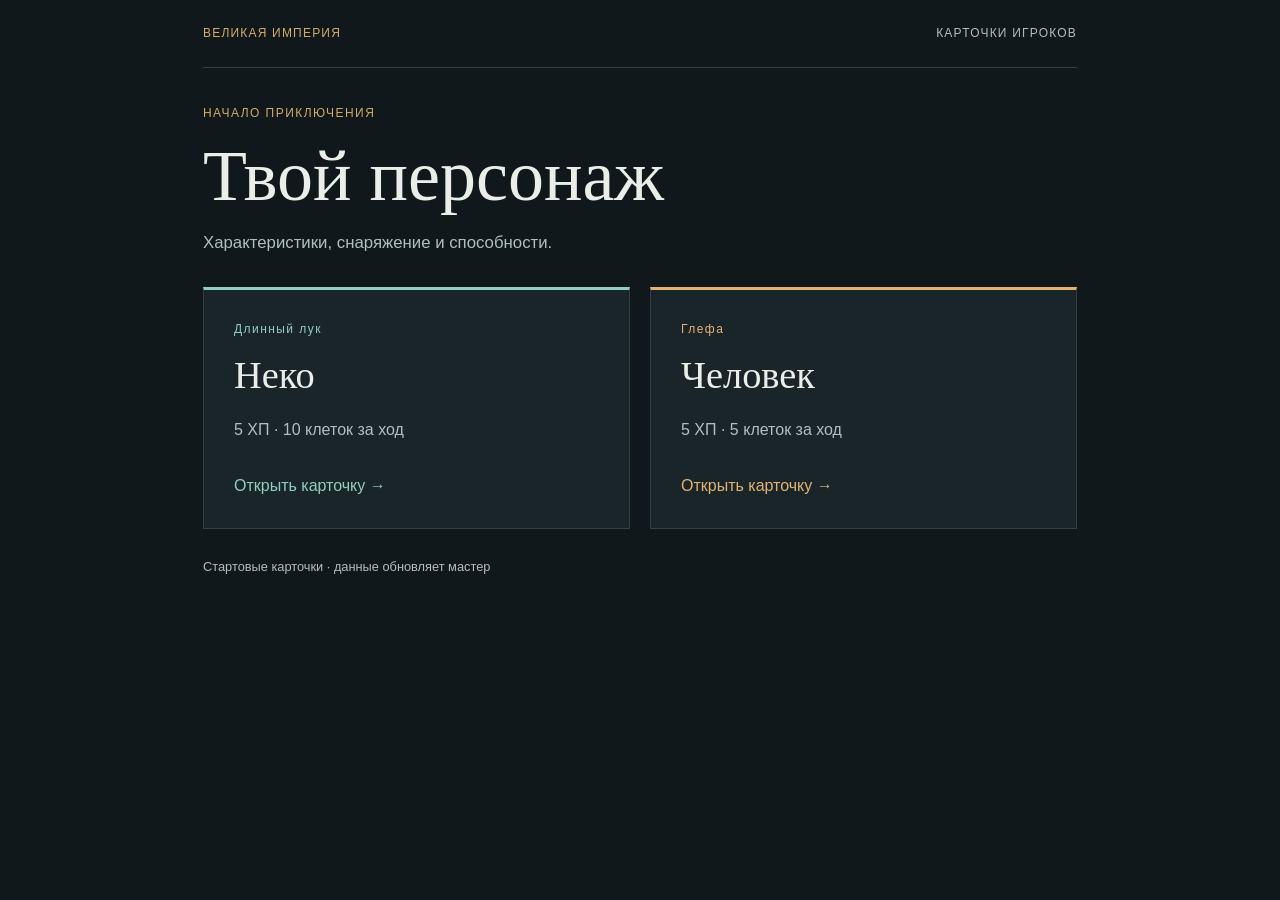
==== index.html @ b61335f9 "Publish player character cards without master-only information" ====
<!doctype html>
<html lang="ru"><head><meta charset="utf-8"><meta name="viewport" content="width=device-width, initial-scale=1"><meta name="theme-color" content="#10181c"><meta name="description" content="Карточка игрока: характеристики, здоровье, снаряжение и изученные способности."><title>Персонажи · Карточки</title><link rel="icon" href="data:image/svg+xml,%3Csvg xmlns='http://www.w3.org/2000/svg' viewBox='0 0 32 32'%3E%3Crect x='5' y='3' width='22' height='26' rx='3' fill='%231c2829' stroke='%23d3ac69' stroke-width='2'/%3E%3Cpath d='M10 11h12M10 16h12M10 21h8' stroke='%23d3ac69' stroke-width='2'/%3E%3C/svg%3E"><link rel="stylesheet" href="styles.css"></head><body class=""><a class="skip" href="#main">К карточке</a><div class="frame"><header class="topbar"><a href="index.html">ВЕЛИКАЯ ИМПЕРИЯ</a><span>КАРТОЧКИ ИГРОКОВ</span></header><main id="main"><header class="hero"><p class="eyebrow">НАЧАЛО ПРИКЛЮЧЕНИЯ</p><h1>Твой персонаж</h1><p class="subtitle">Характеристики, снаряжение и способности.</p></header><div class="selection"><a href="neko.html" class="select-card neko"><span class="eyebrow">Длинный лук</span><h2>Неко</h2><p>5 ХП · 10 клеток за ход</p><span class="open">Открыть карточку →</span></a><a href="human.html" class="select-card human"><span class="eyebrow">Глефа</span><h2>Человек</h2><p>5 ХП · 5 клеток за ход</p><span class="open">Открыть карточку →</span></a></div></main><footer>Стартовые карточки · данные обновляет мастер</footer></div></body></html>
---- styles.css ----
@charset "UTF-8";
:root{color-scheme:dark;--bg:#10181c;--panel:#1a252a;--line:#344247;--text:#ebeee8;--muted:#b0bfbd;--accent:#d3ac69}*{box-sizing:border-box}body{margin:0;background:var(--bg);color:var(--text);font:16px/1.6 "Segoe UI",Arial,sans-serif}.neko{--accent:#91cfbc}.human{--accent:#e2b275}a{color:inherit}a:focus-visible{outline:2px solid var(--accent);outline-offset:5px}.frame{max-width:930px;margin:auto;padding:0 28px}.topbar{display:flex;justify-content:space-between;gap:20px;padding:24px 0;border-bottom:1px solid var(--line);font-size:.75rem;letter-spacing:.1em;color:var(--muted)}.topbar a{text-decoration:none;color:var(--accent)}.back{display:inline-block;margin-top:24px;font-size:.875rem;color:var(--muted)}.hero{padding:36px 0 30px}h1,h2,h3,p{margin:0}h1{font:clamp(2.8rem,7vw,4.5rem)/1.15 Georgia,serif}h2{font:1.65rem/1.25 Georgia,serif}h3{font-size:1.15rem;line-height:1.3}.eyebrow,.label{display:block;font-size:.75rem;letter-spacing:.12em;color:var(--accent);margin-bottom:12px}.subtitle{font-size:1.05rem;color:var(--muted);margin-top:12px}.subtitle span{padding:0 8px}.overview{display:grid;grid-template-columns:1fr 1fr;border:1px solid var(--line);background:var(--panel)}.overview section{padding:25px}.health{border-right:1px solid var(--line)}.health>strong{display:block;font:3.5rem/1.1 Georgia,serif}.health small{font-size:1.8rem;color:var(--muted)}meter{display:block;width:100%;height:12px;margin:20px 0 12px;accent-color:var(--accent)}meter::-webkit-meter-bar{background:var(--line);border:0}meter::-webkit-meter-optimum-value{background:var(--accent)}.armor h2{font-size:2rem;margin:18px 0 12px}.armor p,.hint{color:var(--muted)}.hint{font-size:.875rem;margin-top:14px;display:block}.quick-stats{display:grid;grid-template-columns:repeat(4,1fr);gap:12px;padding:22px 0;border-bottom:1px solid var(--line)}.quick-stats strong{display:block;font:1.7rem Georgia,serif;color:var(--accent)}.quick-stats span{font-size:.875rem;color:var(--muted)}.section{padding:28px 0;border-bottom:1px solid var(--line)}.section h2{margin-bottom:20px}.attributes{display:grid;grid-template-columns:repeat(5,1fr);gap:10px;margin:0}.attributes div{border:1px solid var(--line);padding:15px 10px;text-align:center}.attributes dt{font-size:.875rem;color:var(--muted)}.attributes dd{margin:5px 0 0;font-size:1.8rem;color:var(--accent)}.weapon{display:flex;justify-content:space-between;gap:20px;background:var(--panel);padding:22px}.weapon p:not(.eyebrow){color:var(--muted);margin-top:9px}.damage{min-width:85px;text-align:right}.damage strong{display:block;font:2.4rem Georgia,serif}.damage span{color:var(--muted);font-size:.875rem}.mastery p{display:flex;justify-content:space-between;gap:15px;padding:10px 0;border-bottom:1px solid var(--line)}.mastery strong{color:var(--accent);font-weight:500;white-space:nowrap}.section-title{display:flex;align-items:baseline;justify-content:space-between;gap:20px}.badge{border:1px solid var(--accent);color:var(--accent);padding:2px 8px;font-size:.8rem}.abilities{display:grid;grid-template-columns:1fr 1fr;gap:14px}.ability{border:1px solid var(--line);padding:22px;display:flex;flex-direction:column}.effect{color:var(--accent);font-size:1.2rem;margin:12px 0}.ability p{font-size:.95rem;color:var(--muted);flex-grow:1}.cooldown{border-top:1px solid var(--line);padding-top:14px;margin-top:18px;display:flex;justify-content:space-between;gap:12px;font-size:.875rem}.cooldown b{font-weight:500;white-space:nowrap}.reminder{color:var(--muted)}.reminder h2{color:var(--text)}ul{padding-left:22px}li{margin:9px 0}.selection{display:grid;grid-template-columns:1fr 1fr;gap:20px}.select-card{border:1px solid var(--line);border-top:3px solid var(--accent);padding:30px;text-decoration:none;background:var(--panel)}.select-card h2{font-size:2.4rem;margin-bottom:18px}.select-card p{color:var(--muted)}.open{display:block;color:var(--accent);margin-top:30px}.select-card:hover{background:#223238}footer{padding:28px 0;color:var(--muted);font-size:.8rem}.skip{position:fixed;top:-100px;background:var(--accent);color:var(--bg);padding:12px}.skip:focus{top:10px;left:10px}
@media(max-width:650px){.frame{padding:0 18px}.topbar{font-size:.7rem;flex-wrap:wrap;gap:6px}.hero{padding:28px 0}.attributes{grid-template-columns:repeat(2,1fr)}.attributes div{display:flex;justify-content:space-between;align-items:center;text-align:left;padding:12px}.attributes dd{font-size:1.4rem;margin:0}.overview section{padding:18px}.health>strong{font-size:3rem}.quick-stats{grid-template-columns:1fr 1fr}.abilities,.selection{grid-template-columns:1fr}.armor h2{font-size:1.6rem}.weapon{padding:18px}.cooldown{font-size:.875rem}}
@media print{:root{color-scheme:light;--text:#111;--bg:white;--panel:#fff;--muted:#444;--line:#aaa;--accent:#222}.neko,.human{--accent:#222}.back,.topbar,footer,.skip{display:none}.frame{max-width:none;padding:0}.hero{padding:10px 0}.hero h1{font-size:2rem}.section{padding:12px 0}.attributes{grid-template-columns:repeat(5,1fr)}.attributes div{display:block;text-align:center}.overview section{padding:12px}.health>strong{font-size:2rem}.abilities{grid-template-columns:1fr 1fr}.ability{padding:12px;break-inside:avoid}.section h2{font-size:1.2rem;margin-bottom:12px}.reminder{font-size:.8rem}.quick-stats{grid-template-columns:repeat(4,1fr)}}
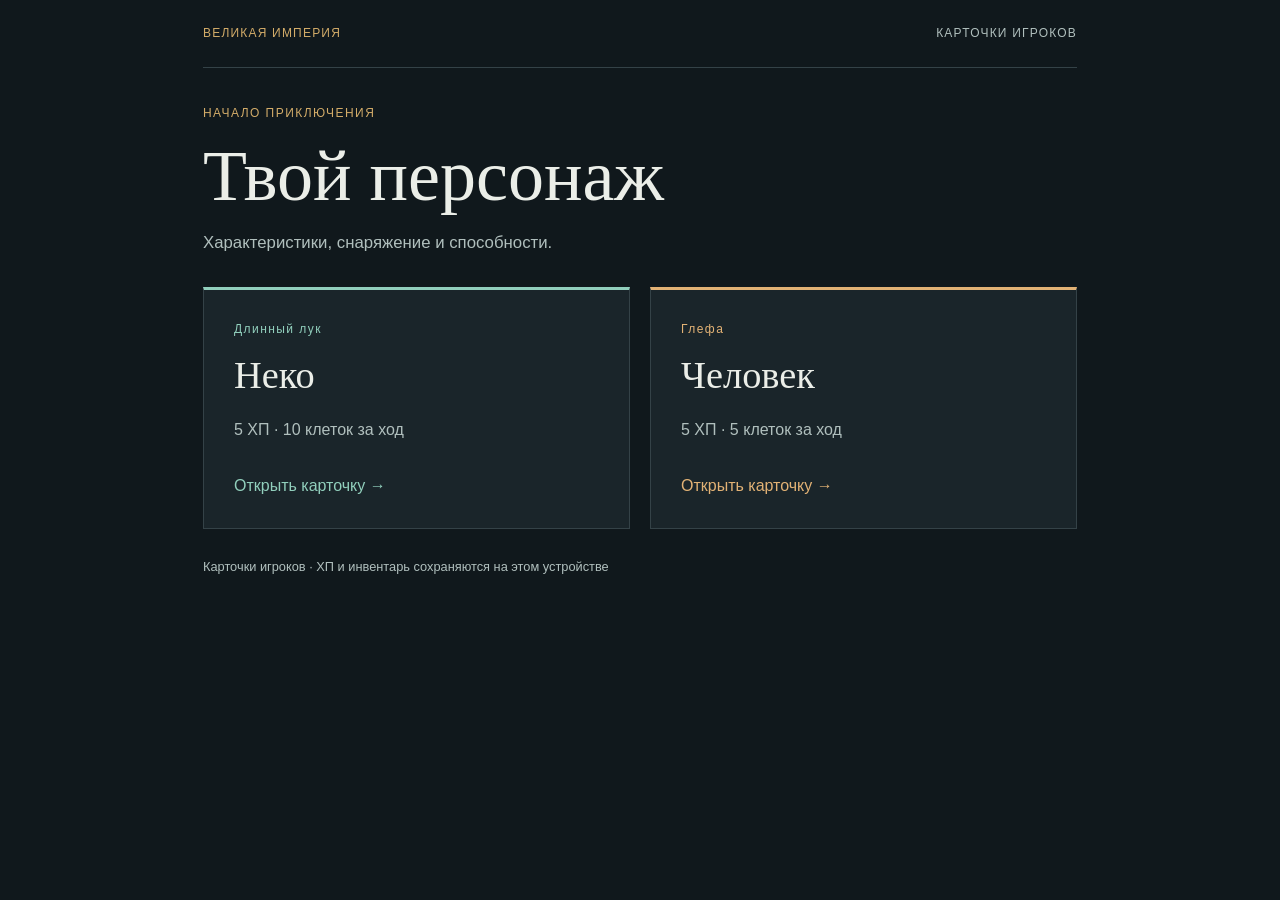
==== commit ad104d61: "Add saved HP wallet inventory and equipment controls" ====
--- a/index.html
+++ b/index.html
@@ -1,2 +1,2 @@
 <!doctype html>
-<html lang="ru"><head><meta charset="utf-8"><meta name="viewport" content="width=device-width, initial-scale=1"><meta name="theme-color" content="#10181c"><meta name="description" content="Карточка игрока: характеристики, здоровье, снаряжение и изученные способности."><title>Персонажи · Карточки</title><link rel="icon" href="data:image/svg+xml,%3Csvg xmlns='http://www.w3.org/2000/svg' viewBox='0 0 32 32'%3E%3Crect x='5' y='3' width='22' height='26' rx='3' fill='%231c2829' stroke='%23d3ac69' stroke-width='2'/%3E%3Cpath d='M10 11h12M10 16h12M10 21h8' stroke='%23d3ac69' stroke-width='2'/%3E%3C/svg%3E"><link rel="stylesheet" href="styles.css"></head><body class=""><a class="skip" href="#main">К карточке</a><div class="frame"><header class="topbar"><a href="index.html">ВЕЛИКАЯ ИМПЕРИЯ</a><span>КАРТОЧКИ ИГРОКОВ</span></header><main id="main"><header class="hero"><p class="eyebrow">НАЧАЛО ПРИКЛЮЧЕНИЯ</p><h1>Твой персонаж</h1><p class="subtitle">Характеристики, снаряжение и способности.</p></header><div class="selection"><a href="neko.html" class="select-card neko"><span class="eyebrow">Длинный лук</span><h2>Неко</h2><p>5 ХП · 10 клеток за ход</p><span class="open">Открыть карточку →</span></a><a href="human.html" class="select-card human"><span class="eyebrow">Глефа</span><h2>Человек</h2><p>5 ХП · 5 клеток за ход</p><span class="open">Открыть карточку →</span></a></div></main><footer>Стартовые карточки · данные обновляет мастер</footer></div></body></html>+<html lang="ru"><head><meta charset="utf-8"><meta name="viewport" content="width=device-width, initial-scale=1"><meta name="theme-color" content="#10181c"><meta name="description" content="Карточка игрока: характеристики, здоровье, снаряжение и изученные способности."><title>Персонажи · Карточки</title><link rel="icon" href="data:image/svg+xml,%3Csvg xmlns='http://www.w3.org/2000/svg' viewBox='0 0 32 32'%3E%3Crect x='5' y='3' width='22' height='26' rx='3' fill='%231c2829' stroke='%23d3ac69' stroke-width='2'/%3E%3Cpath d='M10 11h12M10 16h12M10 21h8' stroke='%23d3ac69' stroke-width='2'/%3E%3C/svg%3E"><link rel="stylesheet" href="styles.css"></head><body class="" data-character=""><a class="skip" href="#main">К карточке</a><div class="frame"><header class="topbar"><a href="index.html">ВЕЛИКАЯ ИМПЕРИЯ</a><span>КАРТОЧКИ ИГРОКОВ</span></header><main id="main"><header class="hero"><p class="eyebrow">НАЧАЛО ПРИКЛЮЧЕНИЯ</p><h1>Твой персонаж</h1><p class="subtitle">Характеристики, снаряжение и способности.</p></header><div class="selection"><a href="neko.html" class="select-card neko"><span class="eyebrow">Длинный лук</span><h2>Неко</h2><p>5 ХП · 10 клеток за ход</p><span class="open">Открыть карточку →</span></a><a href="human.html" class="select-card human"><span class="eyebrow">Глефа</span><h2>Человек</h2><p>5 ХП · 5 клеток за ход</p><span class="open">Открыть карточку →</span></a></div></main><footer>Карточки игроков · ХП и инвентарь сохраняются на этом устройстве</footer></div></body></html>
--- a/styles.css
+++ b/styles.css
@@ -2,3 +2,4 @@
 :root{color-scheme:dark;--bg:#10181c;--panel:#1a252a;--line:#344247;--text:#ebeee8;--muted:#b0bfbd;--accent:#d3ac69}*{box-sizing:border-box}body{margin:0;background:var(--bg);color:var(--text);font:16px/1.6 "Segoe UI",Arial,sans-serif}.neko{--accent:#91cfbc}.human{--accent:#e2b275}a{color:inherit}a:focus-visible{outline:2px solid var(--accent);outline-offset:5px}.frame{max-width:930px;margin:auto;padding:0 28px}.topbar{display:flex;justify-content:space-between;gap:20px;padding:24px 0;border-bottom:1px solid var(--line);font-size:.75rem;letter-spacing:.1em;color:var(--muted)}.topbar a{text-decoration:none;color:var(--accent)}.back{display:inline-block;margin-top:24px;font-size:.875rem;color:var(--muted)}.hero{padding:36px 0 30px}h1,h2,h3,p{margin:0}h1{font:clamp(2.8rem,7vw,4.5rem)/1.15 Georgia,serif}h2{font:1.65rem/1.25 Georgia,serif}h3{font-size:1.15rem;line-height:1.3}.eyebrow,.label{display:block;font-size:.75rem;letter-spacing:.12em;color:var(--accent);margin-bottom:12px}.subtitle{font-size:1.05rem;color:var(--muted);margin-top:12px}.subtitle span{padding:0 8px}.overview{display:grid;grid-template-columns:1fr 1fr;border:1px solid var(--line);background:var(--panel)}.overview section{padding:25px}.health{border-right:1px solid var(--line)}.health>strong{display:block;font:3.5rem/1.1 Georgia,serif}.health small{font-size:1.8rem;color:var(--muted)}meter{display:block;width:100%;height:12px;margin:20px 0 12px;accent-color:var(--accent)}meter::-webkit-meter-bar{background:var(--line);border:0}meter::-webkit-meter-optimum-value{background:var(--accent)}.armor h2{font-size:2rem;margin:18px 0 12px}.armor p,.hint{color:var(--muted)}.hint{font-size:.875rem;margin-top:14px;display:block}.quick-stats{display:grid;grid-template-columns:repeat(4,1fr);gap:12px;padding:22px 0;border-bottom:1px solid var(--line)}.quick-stats strong{display:block;font:1.7rem Georgia,serif;color:var(--accent)}.quick-stats span{font-size:.875rem;color:var(--muted)}.section{padding:28px 0;border-bottom:1px solid var(--line)}.section h2{margin-bottom:20px}.attributes{display:grid;grid-template-columns:repeat(5,1fr);gap:10px;margin:0}.attributes div{border:1px solid var(--line);padding:15px 10px;text-align:center}.attributes dt{font-size:.875rem;color:var(--muted)}.attributes dd{margin:5px 0 0;font-size:1.8rem;color:var(--accent)}.weapon{display:flex;justify-content:space-between;gap:20px;background:var(--panel);padding:22px}.weapon p:not(.eyebrow){color:var(--muted);margin-top:9px}.damage{min-width:85px;text-align:right}.damage strong{display:block;font:2.4rem Georgia,serif}.damage span{color:var(--muted);font-size:.875rem}.mastery p{display:flex;justify-content:space-between;gap:15px;padding:10px 0;border-bottom:1px solid var(--line)}.mastery strong{color:var(--accent);font-weight:500;white-space:nowrap}.section-title{display:flex;align-items:baseline;justify-content:space-between;gap:20px}.badge{border:1px solid var(--accent);color:var(--accent);padding:2px 8px;font-size:.8rem}.abilities{display:grid;grid-template-columns:1fr 1fr;gap:14px}.ability{border:1px solid var(--line);padding:22px;display:flex;flex-direction:column}.effect{color:var(--accent);font-size:1.2rem;margin:12px 0}.ability p{font-size:.95rem;color:var(--muted);flex-grow:1}.cooldown{border-top:1px solid var(--line);padding-top:14px;margin-top:18px;display:flex;justify-content:space-between;gap:12px;font-size:.875rem}.cooldown b{font-weight:500;white-space:nowrap}.reminder{color:var(--muted)}.reminder h2{color:var(--text)}ul{padding-left:22px}li{margin:9px 0}.selection{display:grid;grid-template-columns:1fr 1fr;gap:20px}.select-card{border:1px solid var(--line);border-top:3px solid var(--accent);padding:30px;text-decoration:none;background:var(--panel)}.select-card h2{font-size:2.4rem;margin-bottom:18px}.select-card p{color:var(--muted)}.open{display:block;color:var(--accent);margin-top:30px}.select-card:hover{background:#223238}footer{padding:28px 0;color:var(--muted);font-size:.8rem}.skip{position:fixed;top:-100px;background:var(--accent);color:var(--bg);padding:12px}.skip:focus{top:10px;left:10px}
 @media(max-width:650px){.frame{padding:0 18px}.topbar{font-size:.7rem;flex-wrap:wrap;gap:6px}.hero{padding:28px 0}.attributes{grid-template-columns:repeat(2,1fr)}.attributes div{display:flex;justify-content:space-between;align-items:center;text-align:left;padding:12px}.attributes dd{font-size:1.4rem;margin:0}.overview section{padding:18px}.health>strong{font-size:3rem}.quick-stats{grid-template-columns:1fr 1fr}.abilities,.selection{grid-template-columns:1fr}.armor h2{font-size:1.6rem}.weapon{padding:18px}.cooldown{font-size:.875rem}}
 @media print{:root{color-scheme:light;--text:#111;--bg:white;--panel:#fff;--muted:#444;--line:#aaa;--accent:#222}.neko,.human{--accent:#222}.back,.topbar,footer,.skip{display:none}.frame{max-width:none;padding:0}.hero{padding:10px 0}.hero h1{font-size:2rem}.section{padding:12px 0}.attributes{grid-template-columns:repeat(5,1fr)}.attributes div{display:block;text-align:center}.overview section{padding:12px}.health>strong{font-size:2rem}.abilities{grid-template-columns:1fr 1fr}.ability{padding:12px;break-inside:avoid}.section h2{font-size:1.2rem;margin-bottom:12px}.reminder{font-size:.8rem}.quick-stats{grid-template-columns:repeat(4,1fr)}}
+button,input{font:inherit}button{min-height:44px;padding:9px 14px;border:1px solid var(--accent);background:#263839;color:var(--text);cursor:pointer;border-radius:5px}button:hover:not(:disabled){background:#344e4b}button:disabled{opacity:.4;cursor:default}button:focus-visible,input:focus-visible{outline:2px solid var(--accent);outline-offset:3px}input{display:block;width:100%;min-width:0;min-height:44px;margin-top:6px;padding:9px 12px;background:var(--bg);color:var(--text);border:1px solid var(--line);border-radius:5px}label{font-size:.875rem;color:var(--muted)}.counter-controls{display:flex;gap:10px;margin-top:15px}.coin-total{font:2.4rem Georgia,serif;color:var(--accent)}.coin-total span{font:1rem "Segoe UI",sans-serif;color:var(--muted)}.coin-controls{display:flex;align-items:flex-end;gap:12px;margin-top:18px;flex-wrap:wrap}.coin-controls label{width:150px}.item-form{display:grid;grid-template-columns:minmax(0,1fr) 110px auto;gap:12px;align-items:end}.inventory-list{list-style:none;padding:0}.inventory-list li{display:flex;align-items:center;justify-content:space-between;gap:15px;border-bottom:1px solid var(--line);padding:12px 0}.inventory-list span{overflow-wrap:anywhere}.remove-item{font-size:.8rem;flex-shrink:0;border-color:var(--line)}.gear-form{margin:20px 0;display:grid;gap:14px}.gear-form[hidden],[hidden]{display:none!important}fieldset{border:1px solid var(--line);padding:14px;min-width:0}legend{padding:0 5px;font-size:.9rem;color:var(--accent)}.bonus-inputs{display:grid;grid-template-columns:repeat(2,minmax(0,1fr));gap:12px}#action-status{min-height:1.5em}#weapon-name,#armor-name{overflow-wrap:anywhere}#weapon-damage{overflow-wrap:anywhere}.health #hp-value{font:inherit}.armor button{margin-top:12px}@media(max-width:650px){.item-form{grid-template-columns:minmax(0,1fr) 85px}.item-form button{grid-column:1/-1}.overview{grid-template-columns:1fr}.health{border-right:0;border-bottom:1px solid var(--line)}.coin-controls button{flex:1}.coin-controls label{width:100%}}@media print{button,form,.coin-controls,#save-status,#action-status{display:none!important}.inventory-list{font-size:.9rem}}
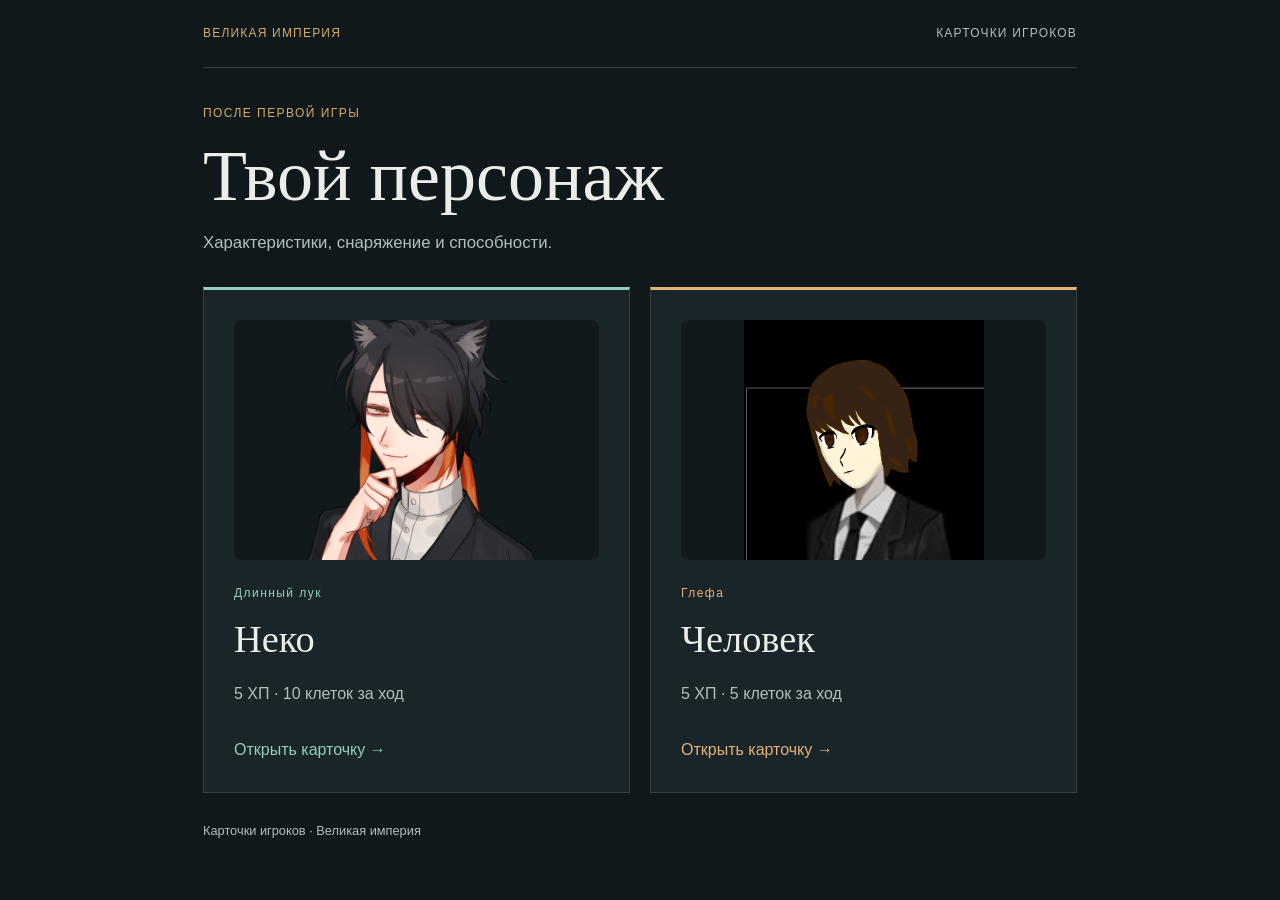
==== commit febec46f: "Update first-session cards and add shared Supabase saves" ====
--- a/index.html
+++ b/index.html
@@ -1,2 +1,2 @@
 <!doctype html>
-<html lang="ru"><head><meta charset="utf-8"><meta name="viewport" content="width=device-width, initial-scale=1"><meta name="theme-color" content="#10181c"><meta name="description" content="Карточка игрока: характеристики, здоровье, снаряжение и изученные способности."><title>Персонажи · Карточки</title><link rel="icon" href="data:image/svg+xml,%3Csvg xmlns='http://www.w3.org/2000/svg' viewBox='0 0 32 32'%3E%3Crect x='5' y='3' width='22' height='26' rx='3' fill='%231c2829' stroke='%23d3ac69' stroke-width='2'/%3E%3Cpath d='M10 11h12M10 16h12M10 21h8' stroke='%23d3ac69' stroke-width='2'/%3E%3C/svg%3E"><link rel="stylesheet" href="styles.css"></head><body class="" data-character=""><a class="skip" href="#main">К карточке</a><div class="frame"><header class="topbar"><a href="index.html">ВЕЛИКАЯ ИМПЕРИЯ</a><span>КАРТОЧКИ ИГРОКОВ</span></header><main id="main"><header class="hero"><p class="eyebrow">НАЧАЛО ПРИКЛЮЧЕНИЯ</p><h1>Твой персонаж</h1><p class="subtitle">Характеристики, снаряжение и способности.</p></header><div class="selection"><a href="neko.html" class="select-card neko"><span class="eyebrow">Длинный лук</span><h2>Неко</h2><p>5 ХП · 10 клеток за ход</p><span class="open">Открыть карточку →</span></a><a href="human.html" class="select-card human"><span class="eyebrow">Глефа</span><h2>Человек</h2><p>5 ХП · 5 клеток за ход</p><span class="open">Открыть карточку →</span></a></div></main><footer>Карточки игроков · ХП и инвентарь сохраняются на этом устройстве</footer></div></body></html>+<html lang="ru"><head><meta charset="utf-8"><meta name="viewport" content="width=device-width, initial-scale=1"><meta name="theme-color" content="#10181c"><meta name="description" content="Карточка игрока: характеристики, здоровье, снаряжение и изученные способности."><title>Персонажи · Карточки</title><link rel="icon" href="data:image/svg+xml,%3Csvg xmlns='http://www.w3.org/2000/svg' viewBox='0 0 32 32'%3E%3Crect x='5' y='3' width='22' height='26' rx='3' fill='%231c2829' stroke='%23d3ac69' stroke-width='2'/%3E%3Cpath d='M10 11h12M10 16h12M10 21h8' stroke='%23d3ac69' stroke-width='2'/%3E%3C/svg%3E"><link rel="stylesheet" href="styles.css"></head><body class="" data-character=""><a class="skip" href="#main">К карточке</a><div class="frame"><header class="topbar"><a href="index.html">ВЕЛИКАЯ ИМПЕРИЯ</a><span>КАРТОЧКИ ИГРОКОВ</span></header><main id="main"><header class="hero"><p class="eyebrow">ПОСЛЕ ПЕРВОЙ ИГРЫ</p><h1>Твой персонаж</h1><p class="subtitle">Характеристики, снаряжение и способности.</p></header><div class="selection"><a href="neko.html" class="select-card neko"><img class="selection-portrait" src="assets/neko.png" alt="Неко" width="260" height="260"><span class="eyebrow">Длинный лук</span><h2>Неко</h2><p>5 ХП · 10 клеток за ход</p><span class="open">Открыть карточку →</span></a><a href="human.html" class="select-card human"><img class="selection-portrait" src="assets/human.png" alt="Человек" width="260" height="260"><span class="eyebrow">Глефа</span><h2>Человек</h2><p>5 ХП · 5 клеток за ход</p><span class="open">Открыть карточку →</span></a></div></main><footer>Карточки игроков · Великая империя</footer></div></body></html>
--- a/styles.css
+++ b/styles.css
@@ -3,3 +3,5 @@
 @media(max-width:650px){.frame{padding:0 18px}.topbar{font-size:.7rem;flex-wrap:wrap;gap:6px}.hero{padding:28px 0}.attributes{grid-template-columns:repeat(2,1fr)}.attributes div{display:flex;justify-content:space-between;align-items:center;text-align:left;padding:12px}.attributes dd{font-size:1.4rem;margin:0}.overview section{padding:18px}.health>strong{font-size:3rem}.quick-stats{grid-template-columns:1fr 1fr}.abilities,.selection{grid-template-columns:1fr}.armor h2{font-size:1.6rem}.weapon{padding:18px}.cooldown{font-size:.875rem}}
 @media print{:root{color-scheme:light;--text:#111;--bg:white;--panel:#fff;--muted:#444;--line:#aaa;--accent:#222}.neko,.human{--accent:#222}.back,.topbar,footer,.skip{display:none}.frame{max-width:none;padding:0}.hero{padding:10px 0}.hero h1{font-size:2rem}.section{padding:12px 0}.attributes{grid-template-columns:repeat(5,1fr)}.attributes div{display:block;text-align:center}.overview section{padding:12px}.health>strong{font-size:2rem}.abilities{grid-template-columns:1fr 1fr}.ability{padding:12px;break-inside:avoid}.section h2{font-size:1.2rem;margin-bottom:12px}.reminder{font-size:.8rem}.quick-stats{grid-template-columns:repeat(4,1fr)}}
 button,input{font:inherit}button{min-height:44px;padding:9px 14px;border:1px solid var(--accent);background:#263839;color:var(--text);cursor:pointer;border-radius:5px}button:hover:not(:disabled){background:#344e4b}button:disabled{opacity:.4;cursor:default}button:focus-visible,input:focus-visible{outline:2px solid var(--accent);outline-offset:3px}input{display:block;width:100%;min-width:0;min-height:44px;margin-top:6px;padding:9px 12px;background:var(--bg);color:var(--text);border:1px solid var(--line);border-radius:5px}label{font-size:.875rem;color:var(--muted)}.counter-controls{display:flex;gap:10px;margin-top:15px}.coin-total{font:2.4rem Georgia,serif;color:var(--accent)}.coin-total span{font:1rem "Segoe UI",sans-serif;color:var(--muted)}.coin-controls{display:flex;align-items:flex-end;gap:12px;margin-top:18px;flex-wrap:wrap}.coin-controls label{width:150px}.item-form{display:grid;grid-template-columns:minmax(0,1fr) 110px auto;gap:12px;align-items:end}.inventory-list{list-style:none;padding:0}.inventory-list li{display:flex;align-items:center;justify-content:space-between;gap:15px;border-bottom:1px solid var(--line);padding:12px 0}.inventory-list span{overflow-wrap:anywhere}.remove-item{font-size:.8rem;flex-shrink:0;border-color:var(--line)}.gear-form{margin:20px 0;display:grid;gap:14px}.gear-form[hidden],[hidden]{display:none!important}fieldset{border:1px solid var(--line);padding:14px;min-width:0}legend{padding:0 5px;font-size:.9rem;color:var(--accent)}.bonus-inputs{display:grid;grid-template-columns:repeat(2,minmax(0,1fr));gap:12px}#action-status{min-height:1.5em}#weapon-name,#armor-name{overflow-wrap:anywhere}#weapon-damage{overflow-wrap:anywhere}.health #hp-value{font:inherit}.armor button{margin-top:12px}@media(max-width:650px){.item-form{grid-template-columns:minmax(0,1fr) 85px}.item-form button{grid-column:1/-1}.overview{grid-template-columns:1fr}.health{border-right:0;border-bottom:1px solid var(--line)}.coin-controls button{flex:1}.coin-controls label{width:100%}}@media print{button,form,.coin-controls,#save-status,#action-status{display:none!important}.inventory-list{font-size:.9rem}}
+
+.character-hero{display:flex;align-items:center;gap:32px}.portrait{width:230px;height:230px;object-fit:contain;background:#11191c;border:1px solid var(--line);border-radius:12px;flex-shrink:0}.selection-portrait{width:100%;height:240px;object-fit:contain;display:block;margin-bottom:24px;background:#11191c;border-radius:8px}@media(max-width:650px){.character-hero{flex-direction:column;align-items:flex-start;gap:20px}.portrait{width:180px;height:180px}.selection-portrait{height:220px}}@media print{.portrait{width:110px;height:110px}.character-hero{flex-direction:row}}
